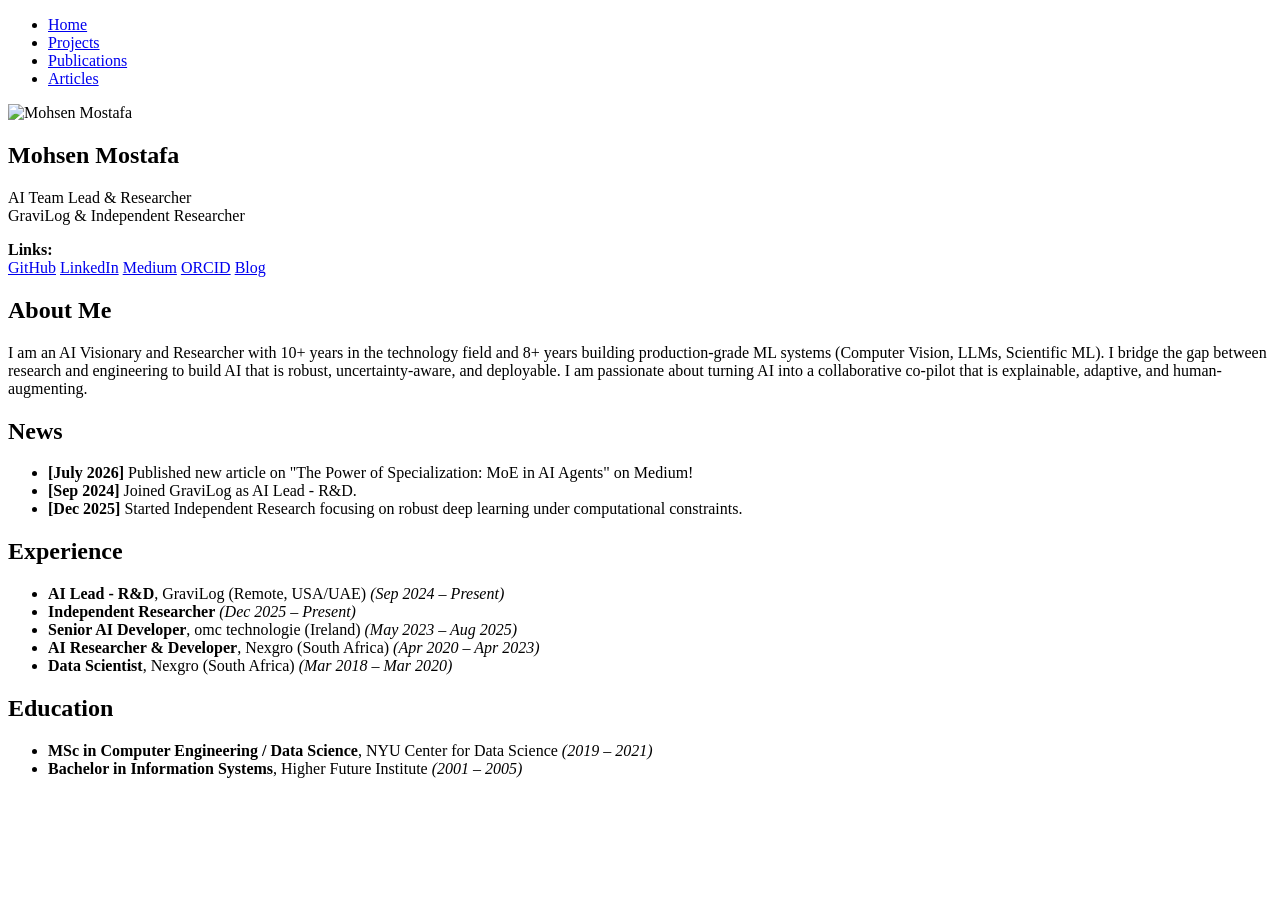
==== index.html @ ad392a46 "Create index.html" ====
<!DOCTYPE html>
<html lang="en">
<head>
    <meta charset="UTF-8">
    <meta name="viewport" content="width=device-width, initial-scale=1.0">
    <title>Mohsen Mostafa</title>
    <link rel="stylesheet" href="style.css">
</head>
<body>

<nav>
    <ul>
        <li><a href="index.html">Home</a></li>
        <li><a href="projects.html">Projects</a></li>
        <li><a href="publications.html">Publications</a></li>
        <li><a href="articles.html">Articles</a></li>
    </ul>
</nav>

<div class="container">
    <!-- LEFT SIDEBAR -->
    <aside class="sidebar">
        <!-- INSTRUCTION: Upload your photo to GitHub and name it 'profile.jpg' -->
        <img src="profile.jpg" alt="Mohsen Mostafa" class="profile-img">
        <h1>Mohsen Mostafa</h1>
        <p class="title">AI Team Lead & Researcher<br>GraviLog & Independent Researcher</p>
        
        <div class="contact-info">
            <strong>Links:</strong><br>
            <a href="https://github.com/MohsenMostafa1" target="_blank">GitHub</a>
            <a href="https://linkedin.com/in/mohsen-mostafa-20526718b" target="_blank">LinkedIn</a>
            <a href="https://medium.com/@mohsenmostafa833" target="_blank">Medium</a>
            <a href="https://orcid.org/0009-0004-4478-0317" target="_blank">ORCID</a>
            <a href="https://mohsenblog.com" target="_blank">Blog</a>
        </div>
    </aside>

    <!-- MAIN CONTENT -->
    <main class="main-content">
        <h2>About Me</h2>
        <p>I am an AI Visionary and Researcher with 10+ years in the technology field and 8+ years building production-grade ML systems (Computer Vision, LLMs, Scientific ML). I bridge the gap between research and engineering to build AI that is robust, uncertainty-aware, and deployable. I am passionate about turning AI into a collaborative co-pilot that is explainable, adaptive, and human-augmenting.</p>

        <h2>News</h2>
        <ul class="news-list">
            <li><strong>[July 2026]</strong> Published new article on "The Power of Specialization: MoE in AI Agents" on Medium!</li>
            <li><strong>[Sep 2024]</strong> Joined GraviLog as AI Lead - R&D.</li>
            <li><strong>[Dec 2025]</strong> Started Independent Research focusing on robust deep learning under computational constraints.</li>
        </ul>

        <h2>Experience</h2>
        <ul>
            <li><strong>AI Lead - R&D</strong>, GraviLog (Remote, USA/UAE) <em>(Sep 2024 – Present)</em></li>
            <li><strong>Independent Researcher</strong> <em>(Dec 2025 – Present)</em></li>
            <li><strong>Senior AI Developer</strong>, omc technologie (Ireland) <em>(May 2023 – Aug 2025)</em></li>
            <li><strong>AI Researcher & Developer</strong>, Nexgro (South Africa) <em>(Apr 2020 – Apr 2023)</em></li>
            <li><strong>Data Scientist</strong>, Nexgro (South Africa) <em>(Mar 2018 – Mar 2020)</em></li>
        </ul>

        <h2>Education</h2>
        <ul>
            <li><strong>MSc in Computer Engineering / Data Science</strong>, NYU Center for Data Science <em>(2019 – 2021)</em></li>
            <li><strong>Bachelor in Information Systems</strong>, Higher Future Institute <em>(2001 – 2005)</em></li>
        </ul>
    </main>
</div>
</body>
</html>
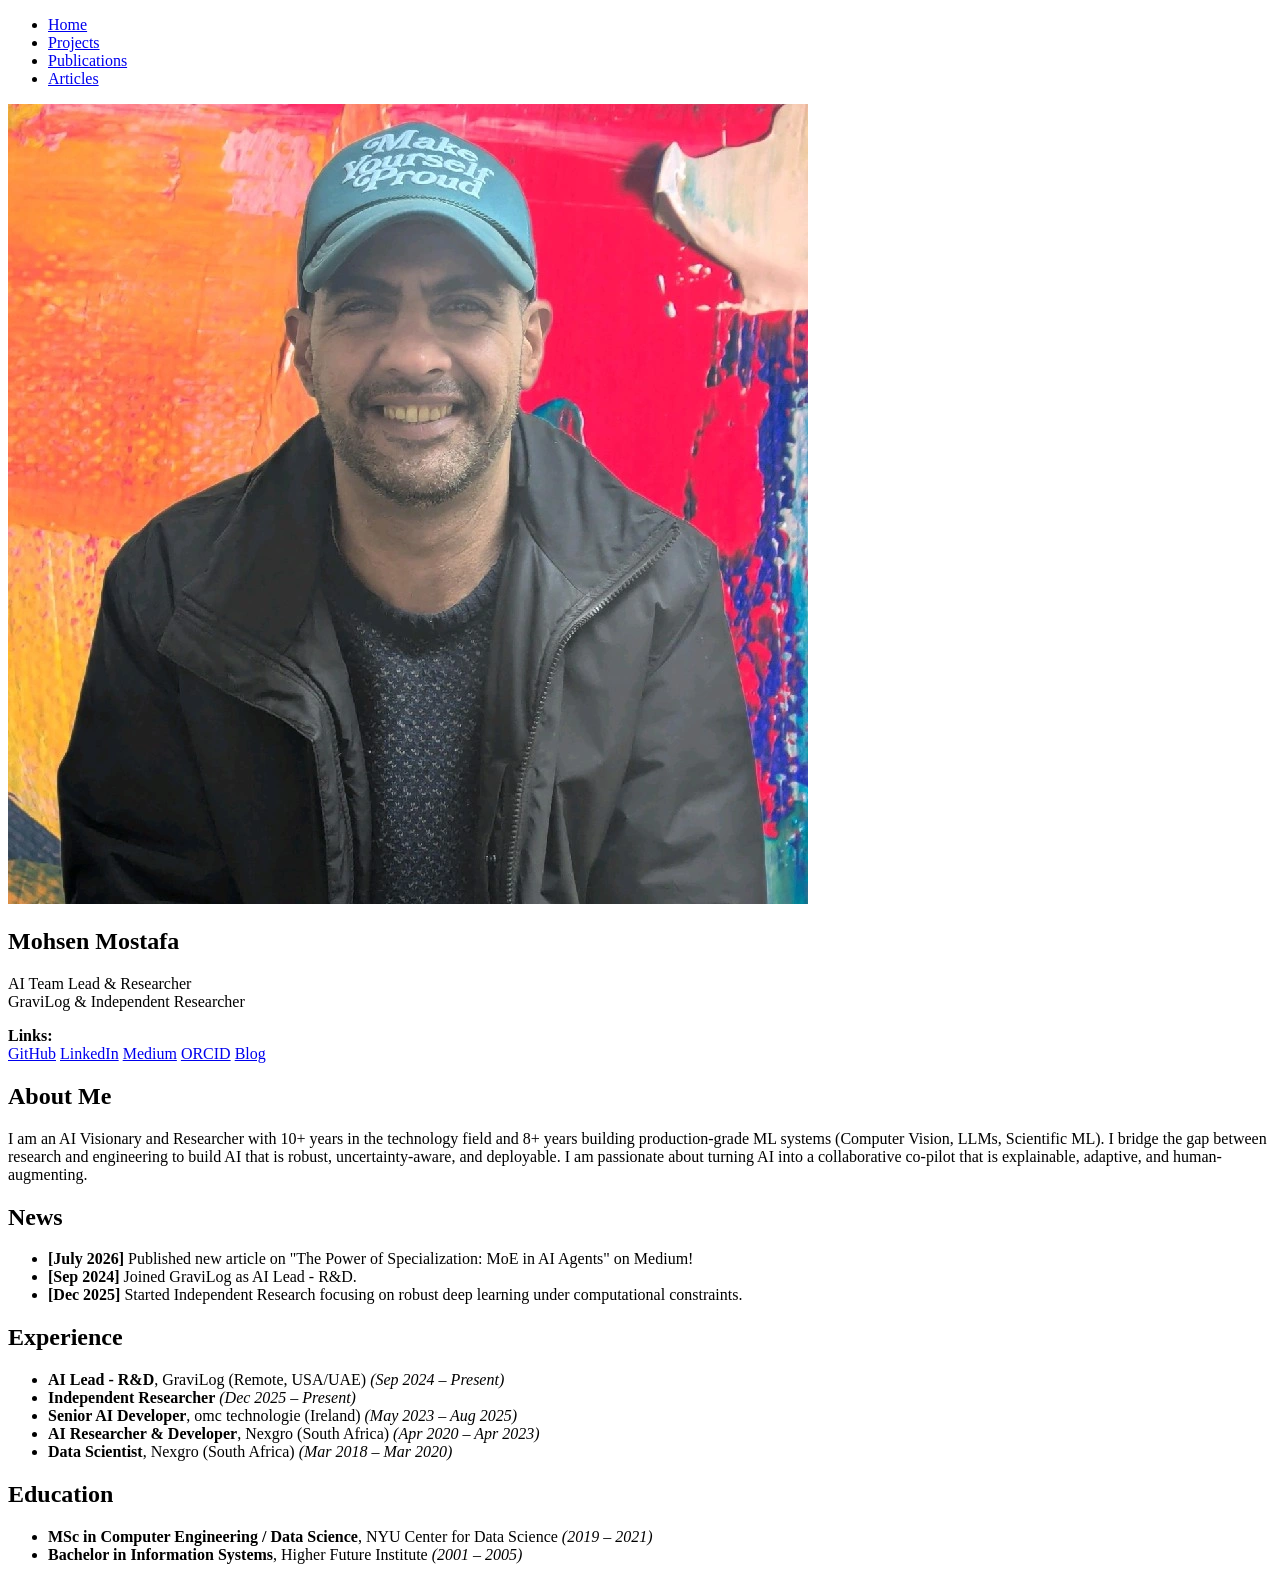
==== commit d788b70f: "Update index.html" ====
--- a/index.html
+++ b/index.html
@@ -21,7 +21,7 @@
     <!-- LEFT SIDEBAR -->
     <aside class="sidebar">
         <!-- INSTRUCTION: Upload your photo to GitHub and name it 'profile.jpg' -->
-        <img src="profile.jpg" alt="Mohsen Mostafa" class="profile-img">
+        <img src="profile.png" alt="Mohsen Mostafa" class="profile-png">
         <h1>Mohsen Mostafa</h1>
         <p class="title">AI Team Lead & Researcher<br>GraviLog & Independent Researcher</p>
         
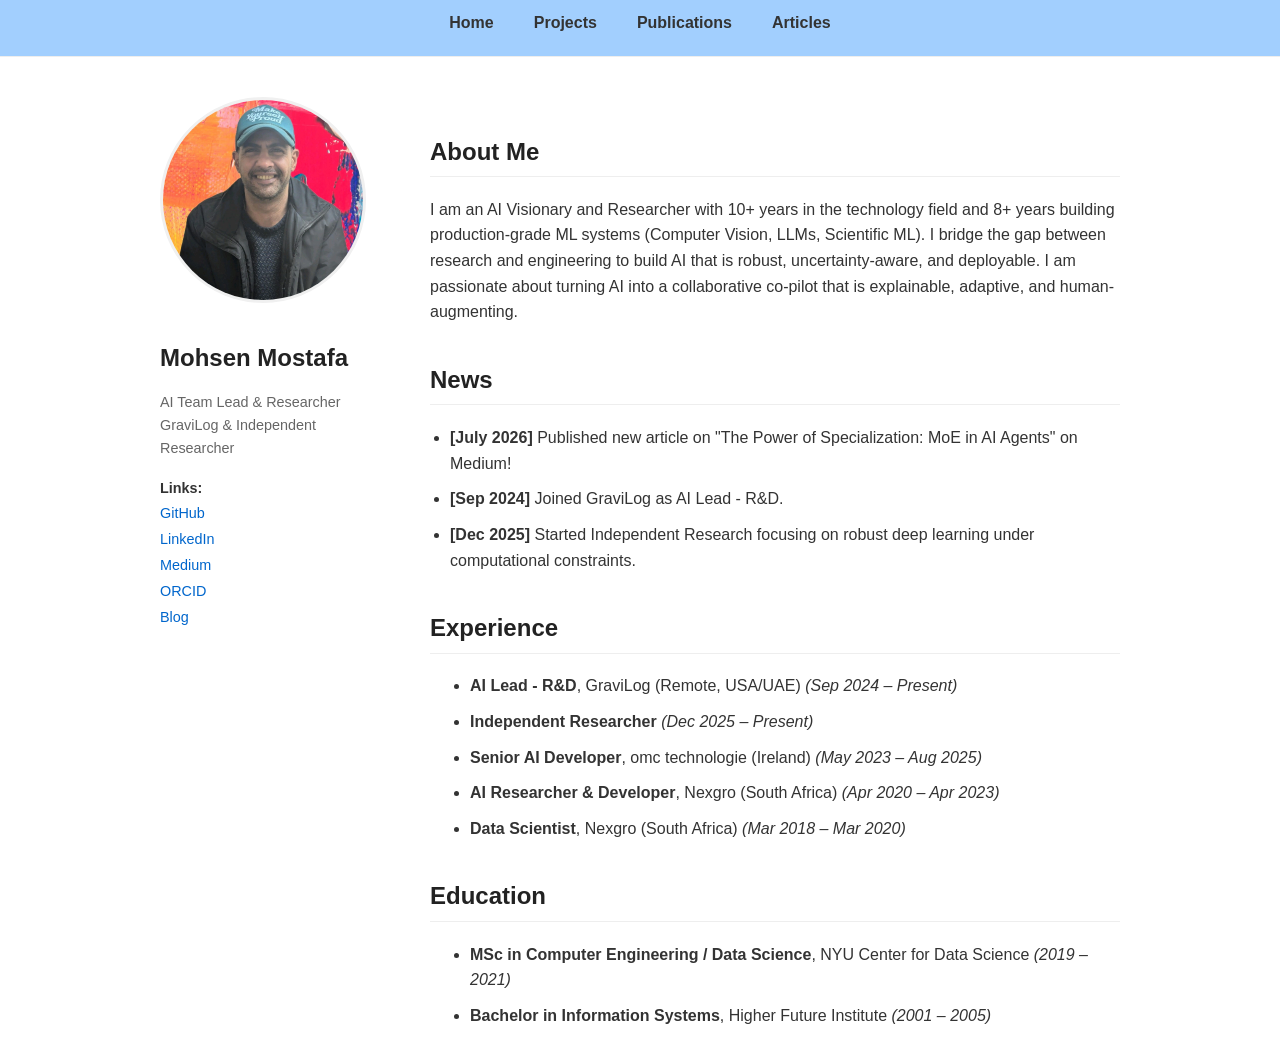
==== commit ef49354f: "Update index.html" ====
--- a/index.html
+++ b/index.html
@@ -20,8 +20,8 @@
 <div class="container">
     <!-- LEFT SIDEBAR -->
     <aside class="sidebar">
-        <!-- INSTRUCTION: Upload your photo to GitHub and name it 'profile.jpg' -->
-        <img src="profile.png" alt="Mohsen Mostafa" class="profile-png">
+        <!-- INSTRUCTION: Upload your photo to GitHub and name it 'profile.png' -->
+        <img src="profile.png" alt="Mohsen Mostafa" class="profile-img">
         <h1>Mohsen Mostafa</h1>
         <p class="title">AI Team Lead & Researcher<br>GraviLog & Independent Researcher</p>
         
--- a/style.css
+++ b/style.css
@@ -0,0 +1,112 @@
+/* --- BASIC RESET & TYPOGRAPHY --- */
+body {
+    font-family: -apple-system, BlinkMacSystemFont, "Segoe UI", Roboto, Helvetica, Arial, sans-serif;
+    line-height: 1.6;
+    color: #333;
+    background-color: #ffffff;
+    margin: 0;
+    padding: 0;
+}
+a { color: #0066cc; text-decoration: none; }
+a:hover { text-decoration: underline; }
+h1, h2, h3 { color: #222; margin-top: 1.5em; }
+h1 { font-size: 2em; margin-bottom: 0.1em; }
+h2 { font-size: 1.5em; border-bottom: 1px solid #eee; padding-bottom: 5px; }
+
+/* --- LAYOUT (Two Columns) --- */
+.container {
+    max-width: 960px;
+    margin: 0 auto;
+    padding: 20px;
+    display: flex;
+    flex-wrap: wrap;
+    gap: 40px;
+}
+.sidebar {
+    flex: 1;
+    min-width: 200px;
+    max-width: 250px;
+}
+.main-content {
+    flex: 3;
+    min-width: 300px;
+}
+
+/* --- SIDEBAR SPECIFICS --- */
+.profile-img {
+    width: 100%;
+    max-width: 200px;
+    height: auto;
+    border-radius: 50%;
+    margin-bottom: 15px;
+    border: 3px solid #f0f0f0;
+    display: block;
+}
+.sidebar h1 { font-size: 1.5em; margin-bottom: 0; }
+.sidebar .title { color: #666; font-size: 0.9em; margin-bottom: 15px; }
+.sidebar .contact-info { font-size: 0.9em; line-height: 1.8; }
+.sidebar .contact-info a { display: block; }
+
+/* --- NAVIGATION MENU --- */
+nav {
+    background: #A2CFFE;
+    padding: 10px 0;
+    border-bottom: 1px solid #eee;
+    margin-bottom: 20px;
+}
+nav ul {
+    list-style: none;
+    padding: 0;
+    margin: 0 auto;
+    max-width: 960px;
+    display: flex;
+    justify-content: center;
+    gap: 20px;
+}
+nav a {
+    font-weight: bold;
+    color: #333;
+    padding: 5px 10px;
+}
+nav a:hover { background: #e9ecef; border-radius: 4px; text-decoration: none; }
+
+/* --- LISTS & ARTICLES --- */
+ul.news-list, ul.publication-list, ul.project-list {
+    list-style-type: disc;
+    padding-left: 20px;
+}
+li { margin-bottom: 10px; }
+.pub-title { font-weight: bold; }
+.pub-authors { font-style: italic; }
+.pub-venue { color: #555; }
+.pub-links a {
+    display: inline-block;
+    background: #0066cc;
+    color: white !important;
+    padding: 2px 8px;
+    border-radius: 3px;
+    font-size: 0.8em;
+    margin-right: 5px;
+    text-decoration: none !important;
+}
+.pub-links a:hover { background: #0052a3; }
+
+/* --- CODE BLOCKS (For Articles) --- */
+pre {
+    background: #f4f4f4;
+    border: 1px solid #ddd;
+    border-radius: 4px;
+    padding: 15px;
+    overflow-x: auto;
+    font-size: 0.9em;
+}
+code {
+    font-family: "Courier New", Courier, monospace;
+}
+
+/* --- MOBILE RESPONSIVENESS --- */
+@media (max-width: 768px) {
+    .container { flex-direction: column; gap: 20px; }
+    .sidebar { max-width: 100%; text-align: center; }
+    .profile-img { width: 150px; margin: 0 auto 15px; }
+}
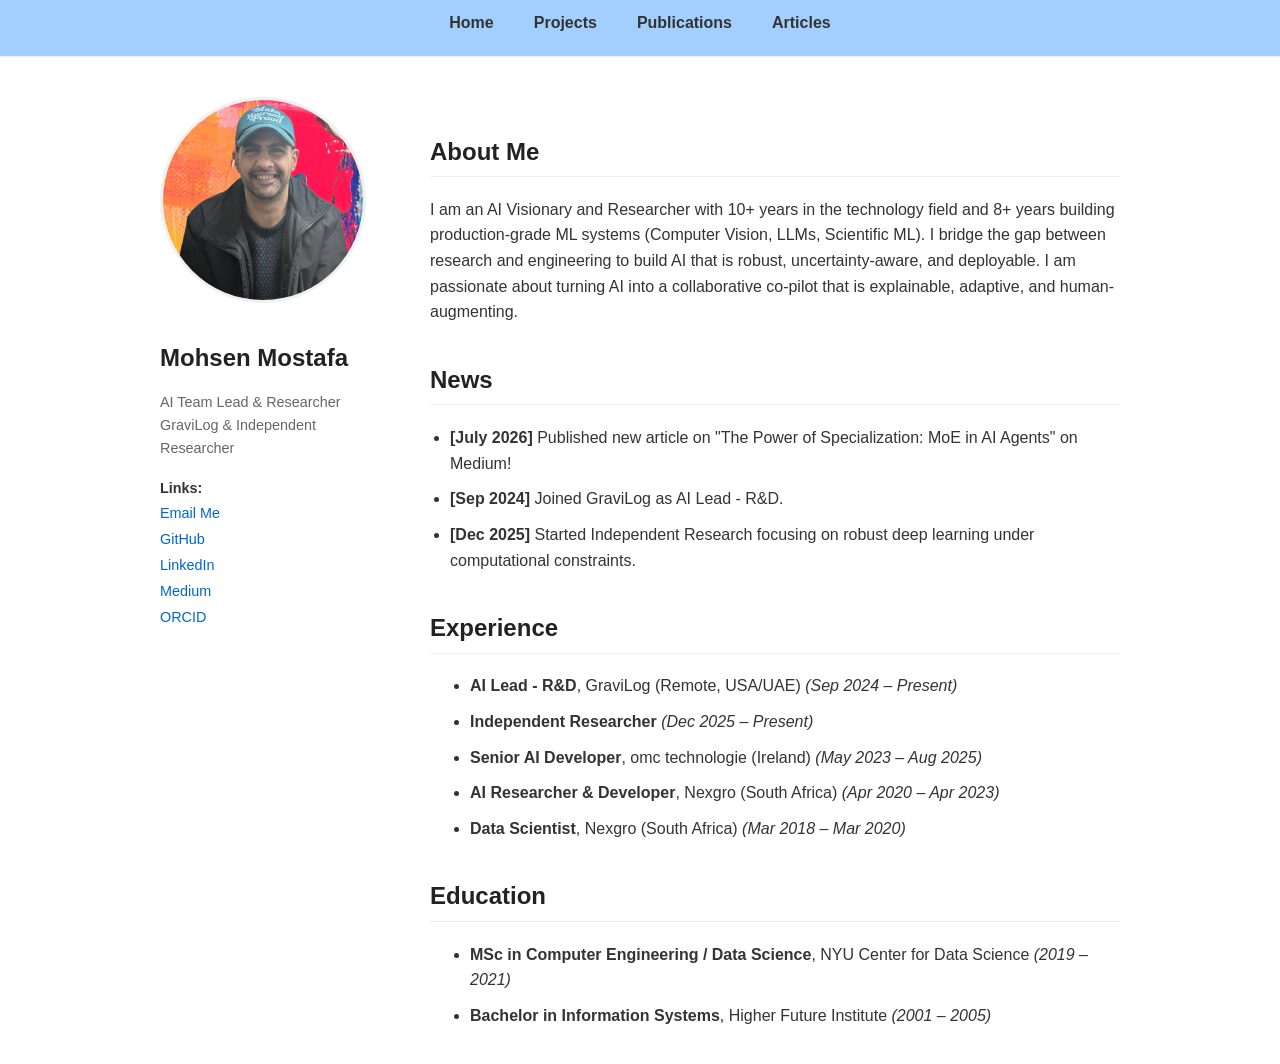
==== commit 8be4d328: "Update index.html" ====
--- a/index.html
+++ b/index.html
@@ -27,11 +27,11 @@
         
         <div class="contact-info">
             <strong>Links:</strong><br>
+            <a href="mailto:mohsen.mostafa.ai@outlook.com">Email Me</a>
             <a href="https://github.com/MohsenMostafa1" target="_blank">GitHub</a>
             <a href="https://linkedin.com/in/mohsen-mostafa-20526718b" target="_blank">LinkedIn</a>
             <a href="https://medium.com/@mohsenmostafa833" target="_blank">Medium</a>
             <a href="https://orcid.org/0009-0004-4478-0317" target="_blank">ORCID</a>
-            <a href="https://mohsenblog.com" target="_blank">Blog</a>
         </div>
     </aside>
 
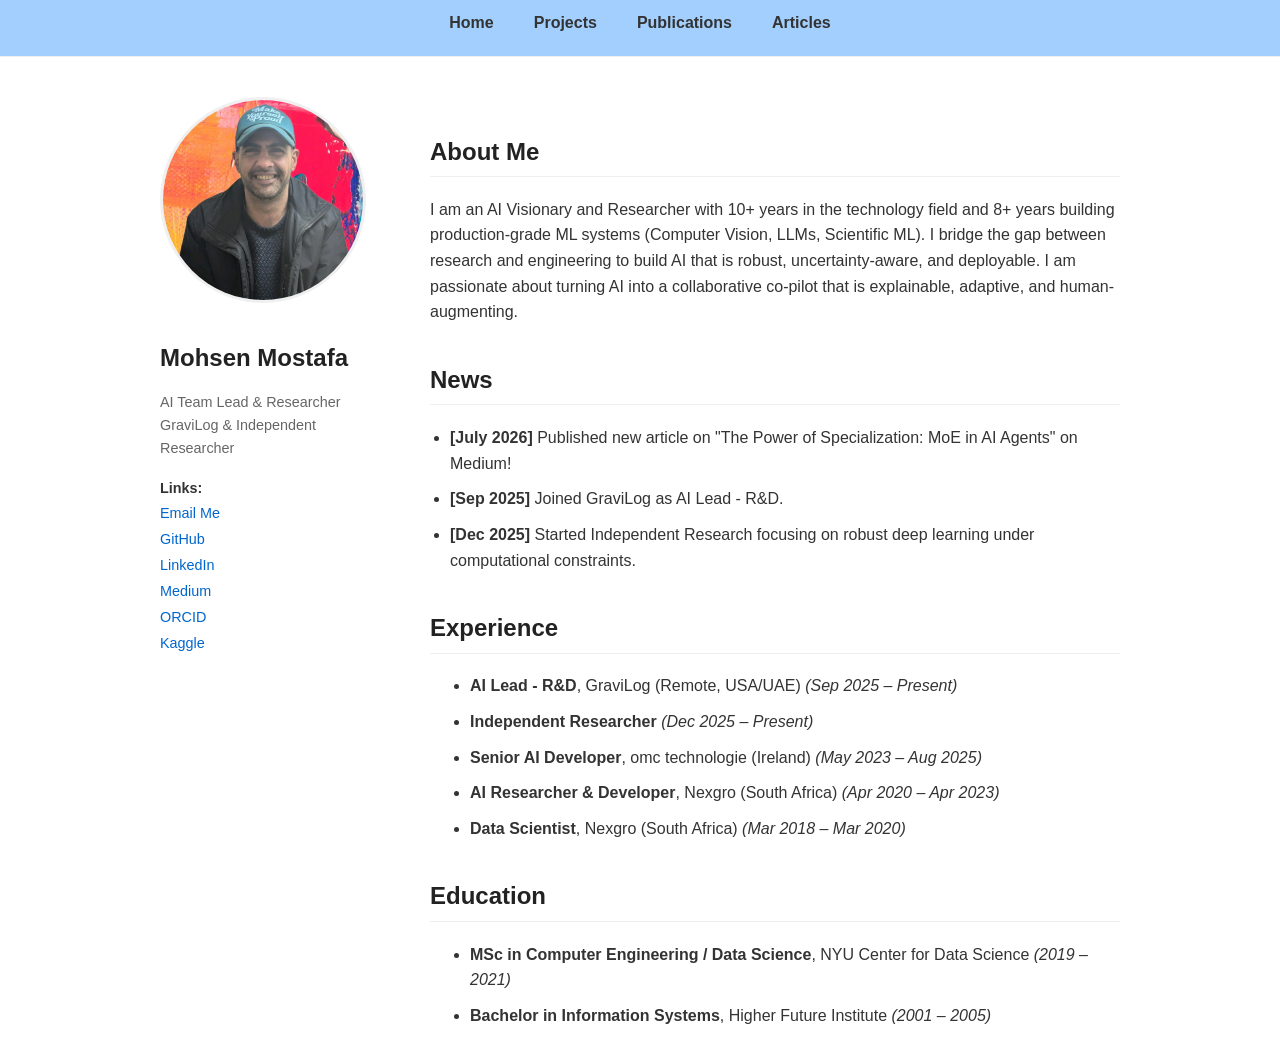
==== commit 280af4af: "Update index.html" ====
--- a/index.html
+++ b/index.html
@@ -32,6 +32,7 @@
             <a href="https://linkedin.com/in/mohsen-mostafa-20526718b" target="_blank">LinkedIn</a>
             <a href="https://medium.com/@mohsenmostafa833" target="_blank">Medium</a>
             <a href="https://orcid.org/0009-0004-4478-0317" target="_blank">ORCID</a>
+            <a href="https://www.kaggle.com/babydriver1233" target="_blank">Kaggle</a>
         </div>
     </aside>
 
@@ -43,13 +44,13 @@
         <h2>News</h2>
         <ul class="news-list">
             <li><strong>[July 2026]</strong> Published new article on "The Power of Specialization: MoE in AI Agents" on Medium!</li>
-            <li><strong>[Sep 2024]</strong> Joined GraviLog as AI Lead - R&D.</li>
+            <li><strong>[Sep 2025]</strong> Joined GraviLog as AI Lead - R&D.</li>
             <li><strong>[Dec 2025]</strong> Started Independent Research focusing on robust deep learning under computational constraints.</li>
         </ul>
 
         <h2>Experience</h2>
         <ul>
-            <li><strong>AI Lead - R&D</strong>, GraviLog (Remote, USA/UAE) <em>(Sep 2024 – Present)</em></li>
+            <li><strong>AI Lead - R&D</strong>, GraviLog (Remote, USA/UAE) <em>(Sep 2025 – Present)</em></li>
             <li><strong>Independent Researcher</strong> <em>(Dec 2025 – Present)</em></li>
             <li><strong>Senior AI Developer</strong>, omc technologie (Ireland) <em>(May 2023 – Aug 2025)</em></li>
             <li><strong>AI Researcher & Developer</strong>, Nexgro (South Africa) <em>(Apr 2020 – Apr 2023)</em></li>
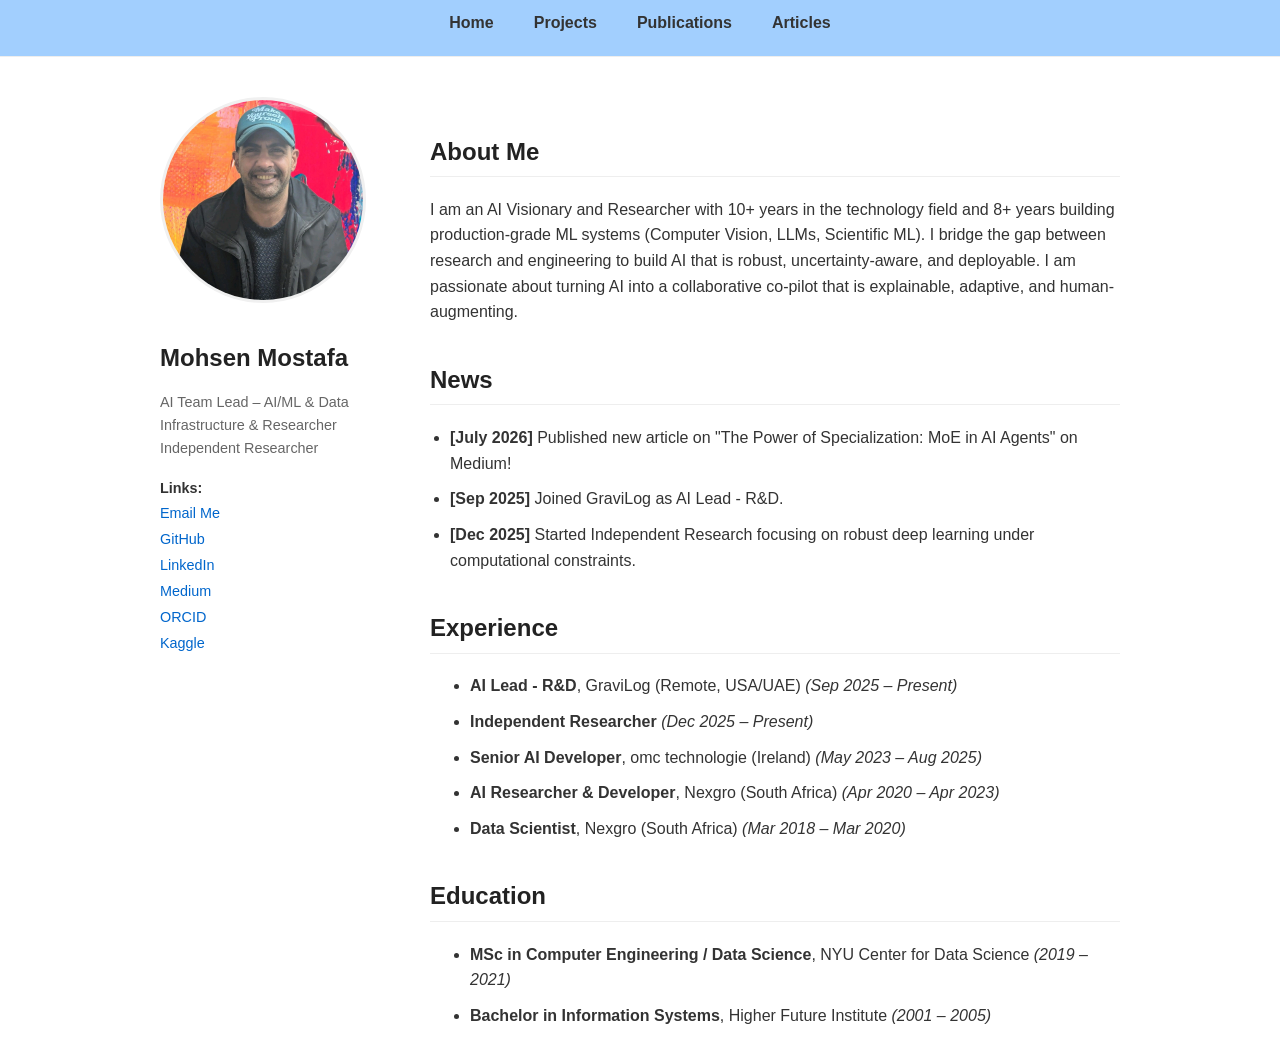
==== commit 2c7b31e9: "Update index.html" ====
--- a/index.html
+++ b/index.html
@@ -23,7 +23,7 @@
         <!-- INSTRUCTION: Upload your photo to GitHub and name it 'profile.png' -->
         <img src="profile.png" alt="Mohsen Mostafa" class="profile-img">
         <h1>Mohsen Mostafa</h1>
-        <p class="title">AI Team Lead & Researcher<br>GraviLog & Independent Researcher</p>
+        <p class="title">AI Team Lead – AI/ML & Data Infrastructure & Researcher<br>Independent Researcher</p>
         
         <div class="contact-info">
             <strong>Links:</strong><br>
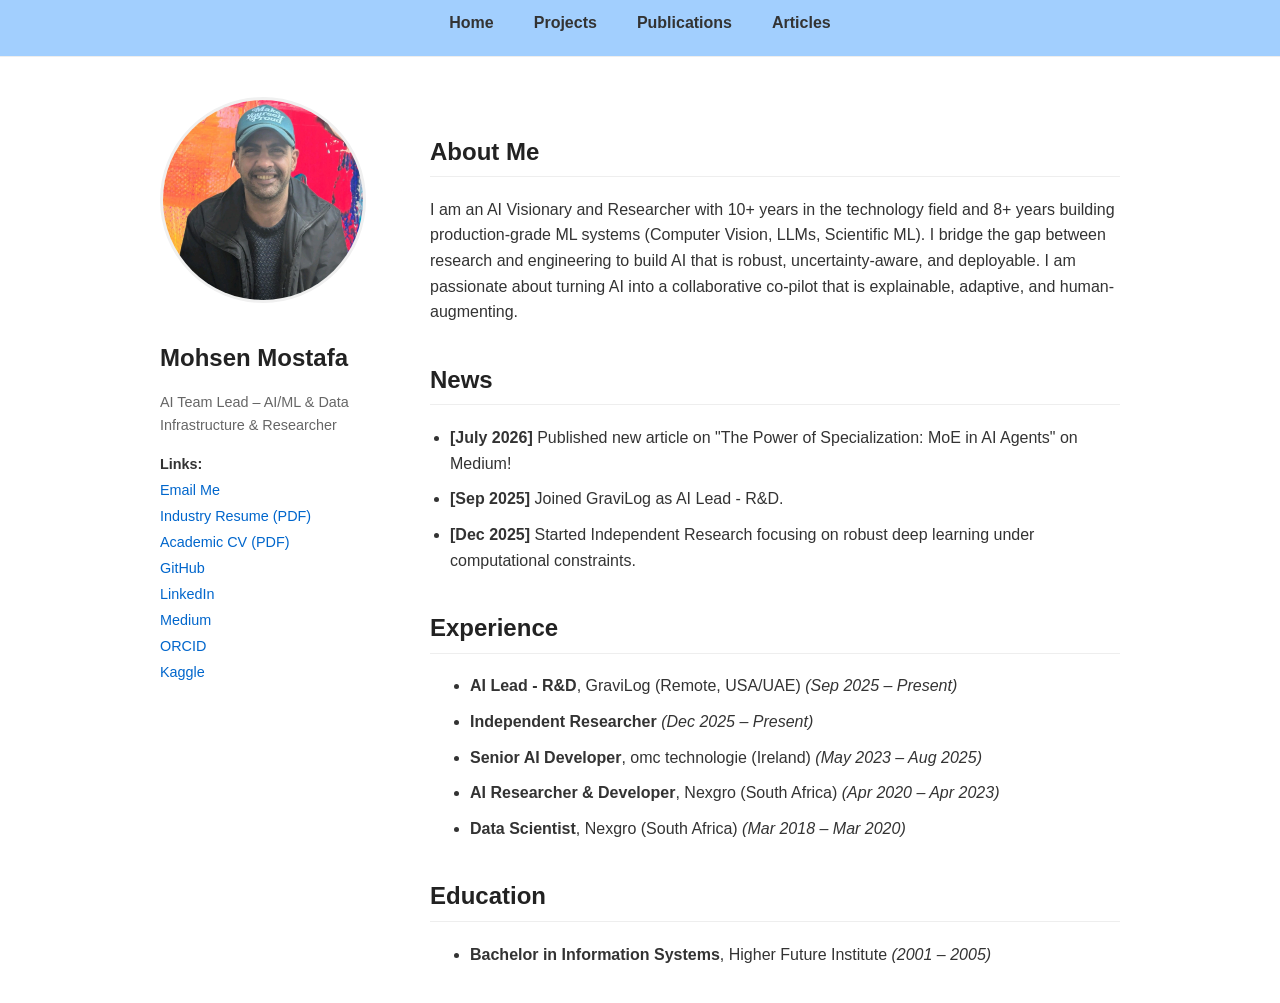
==== commit 9cb2cab5: "Update index.html" ====
--- a/index.html
+++ b/index.html
@@ -23,11 +23,13 @@
         <!-- INSTRUCTION: Upload your photo to GitHub and name it 'profile.png' -->
         <img src="profile.png" alt="Mohsen Mostafa" class="profile-img">
         <h1>Mohsen Mostafa</h1>
-        <p class="title">AI Team Lead – AI/ML & Data Infrastructure & Researcher<br>Independent Researcher</p>
+        <p class="title">AI Team Lead – AI/ML & Data Infrastructure & Researcher<br></p>
         
         <div class="contact-info">
             <strong>Links:</strong><br>
             <a href="mailto:mohsen.mostafa.ai@outlook.com">Email Me</a>
+            <a href="Mohsen_Mostafa_Resume.pdf" target="_blank">Industry Resume (PDF)</a>
+            <a href="Mohsen_Mostafa_Academic_CV.pdf" target="_blank">Academic CV (PDF)</a>
             <a href="https://github.com/MohsenMostafa1" target="_blank">GitHub</a>
             <a href="https://linkedin.com/in/mohsen-mostafa-20526718b" target="_blank">LinkedIn</a>
             <a href="https://medium.com/@mohsenmostafa833" target="_blank">Medium</a>
@@ -59,7 +61,6 @@
 
         <h2>Education</h2>
         <ul>
-            <li><strong>MSc in Computer Engineering / Data Science</strong>, NYU Center for Data Science <em>(2019 – 2021)</em></li>
             <li><strong>Bachelor in Information Systems</strong>, Higher Future Institute <em>(2001 – 2005)</em></li>
         </ul>
     </main>
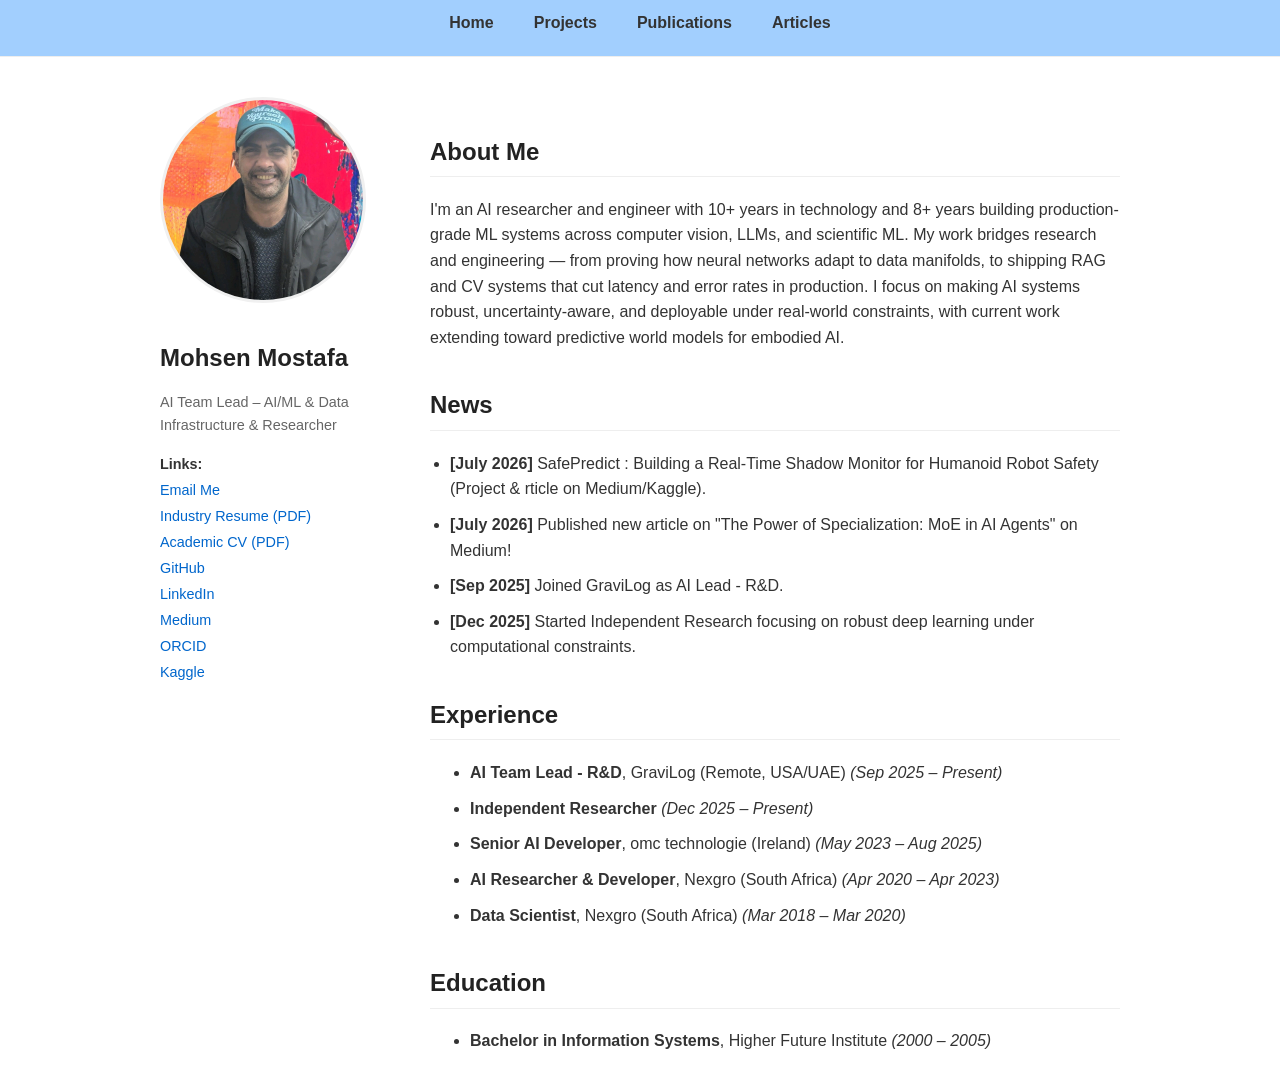
==== commit 9a33c8d5: "Update index.html" ====
--- a/index.html
+++ b/index.html
@@ -41,10 +41,11 @@
     <!-- MAIN CONTENT -->
     <main class="main-content">
         <h2>About Me</h2>
-        <p>I am an AI Visionary and Researcher with 10+ years in the technology field and 8+ years building production-grade ML systems (Computer Vision, LLMs, Scientific ML). I bridge the gap between research and engineering to build AI that is robust, uncertainty-aware, and deployable. I am passionate about turning AI into a collaborative co-pilot that is explainable, adaptive, and human-augmenting.</p>
+        <p>I'm an AI researcher and engineer with 10+ years in technology and 8+ years building production-grade ML systems across computer vision, LLMs, and scientific ML. My work bridges research and engineering — from proving how neural networks adapt to data manifolds, to shipping RAG and CV systems that cut latency and error rates in production. I focus on making AI systems robust, uncertainty-aware, and deployable under real-world constraints, with current work extending toward predictive world models for embodied AI.</p>
 
         <h2>News</h2>
         <ul class="news-list">
+            <li><strong>[July 2026]</strong> SafePredict : Building a Real-Time Shadow Monitor for Humanoid Robot Safety (Project & rticle on Medium/Kaggle).</li>
             <li><strong>[July 2026]</strong> Published new article on "The Power of Specialization: MoE in AI Agents" on Medium!</li>
             <li><strong>[Sep 2025]</strong> Joined GraviLog as AI Lead - R&D.</li>
             <li><strong>[Dec 2025]</strong> Started Independent Research focusing on robust deep learning under computational constraints.</li>
@@ -52,7 +53,7 @@
 
         <h2>Experience</h2>
         <ul>
-            <li><strong>AI Lead - R&D</strong>, GraviLog (Remote, USA/UAE) <em>(Sep 2025 – Present)</em></li>
+            <li><strong>AI Team Lead - R&D</strong>, GraviLog (Remote, USA/UAE) <em>(Sep 2025 – Present)</em></li>
             <li><strong>Independent Researcher</strong> <em>(Dec 2025 – Present)</em></li>
             <li><strong>Senior AI Developer</strong>, omc technologie (Ireland) <em>(May 2023 – Aug 2025)</em></li>
             <li><strong>AI Researcher & Developer</strong>, Nexgro (South Africa) <em>(Apr 2020 – Apr 2023)</em></li>
@@ -61,7 +62,7 @@
 
         <h2>Education</h2>
         <ul>
-            <li><strong>Bachelor in Information Systems</strong>, Higher Future Institute <em>(2001 – 2005)</em></li>
+            <li><strong>Bachelor in Information Systems</strong>, Higher Future Institute <em>(2000 – 2005)</em></li>
         </ul>
     </main>
 </div>
